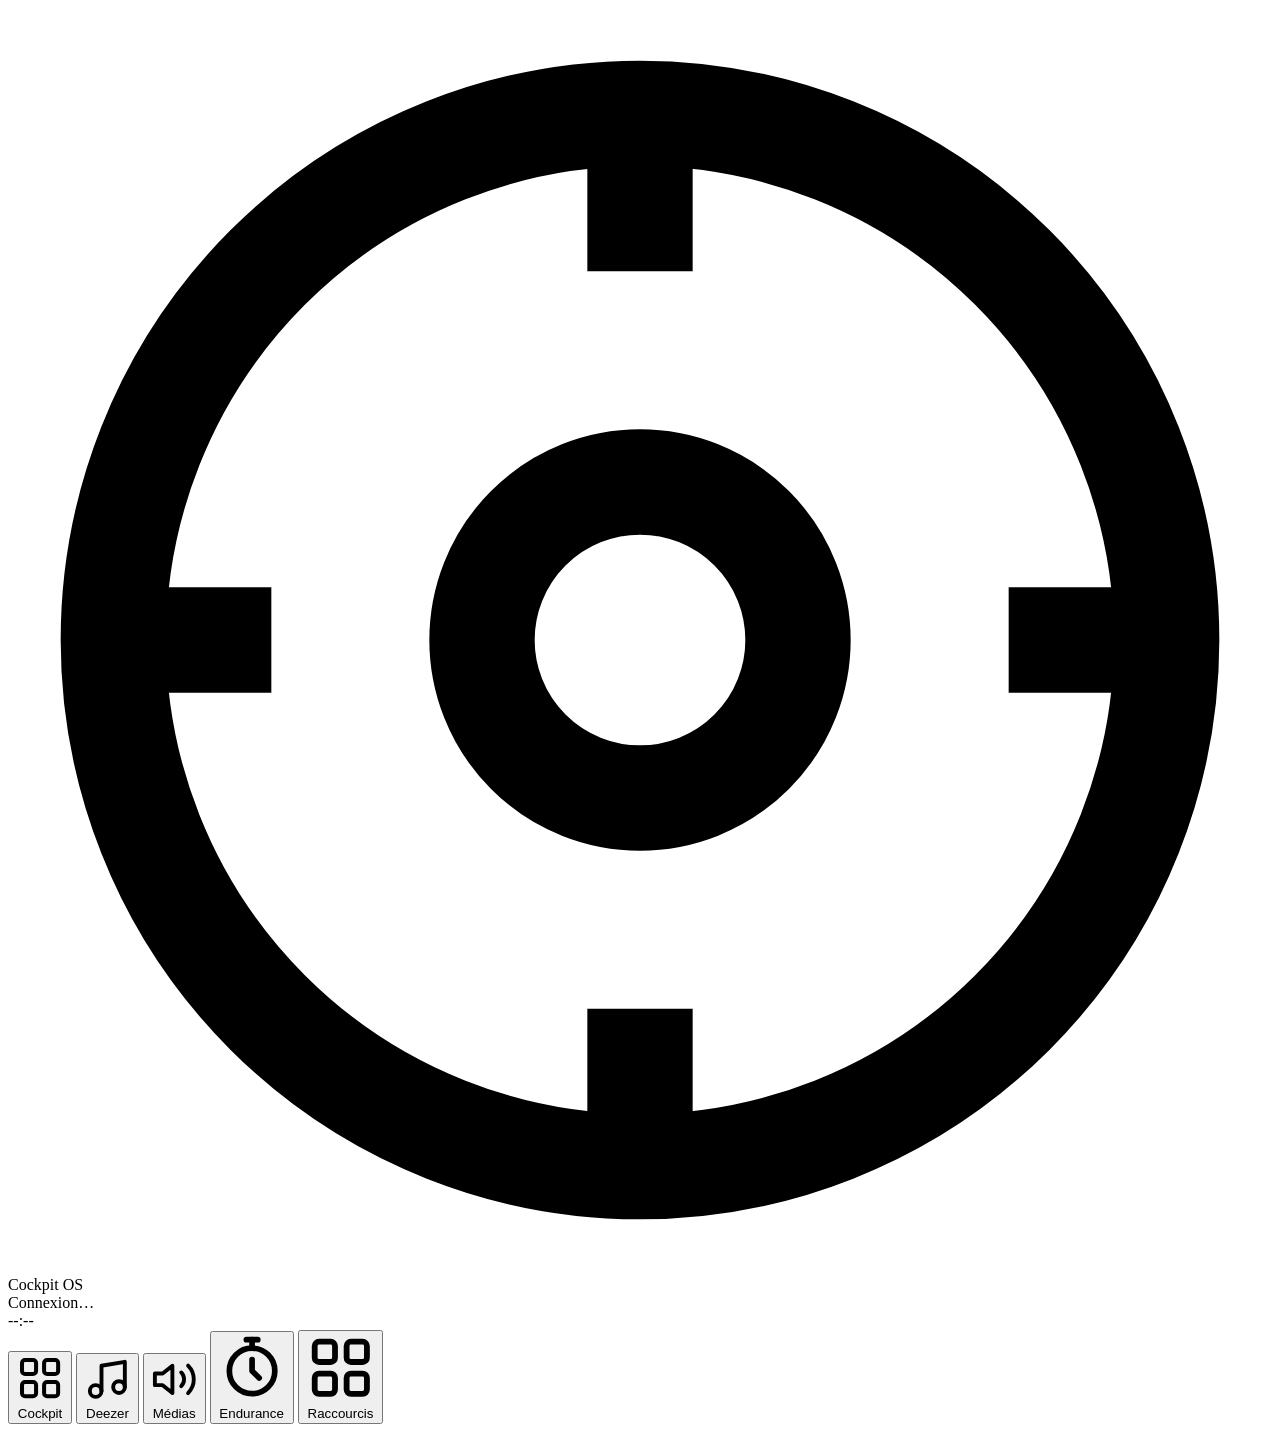
==== web/index.html @ f3d6306b "Initial commit Co-Authored-By: Claude Sonnet 5 <noreply@anthropic.com>" ====
<!DOCTYPE html>
<html lang="fr">
<head>
  <meta charset="UTF-8" />
  <meta name="viewport" content="width=device-width, initial-scale=1.0" />
  <meta name="description" content="Cockpit OS — Interface multimédia tactile" />
  <title>Cockpit OS</title>
  <link rel="stylesheet" href="/css/style.css?v=__APP_VERSION__" />
  <link rel="stylesheet" href="/css/shortcuts.css?v=__APP_VERSION__" />
</head>
<body>
  <script>window.APP_VERSION = "__APP_VERSION__";</script>

  <!-- ══ En-tête ══════════════════════════════════════════════════════════ -->
  <header class="header">
    <div class="header__logo">
      <svg class="header__icon" viewBox="0 0 24 24" fill="none" stroke="currentColor" stroke-width="2">
        <circle cx="12" cy="12" r="10"/>
        <circle cx="12" cy="12" r="3"/>
        <line x1="12" y1="2" x2="12" y2="5"/>
        <line x1="12" y1="19" x2="12" y2="22"/>
        <line x1="2" y1="12" x2="5" y2="12"/>
        <line x1="19" y1="12" x2="22" y2="12"/>
      </svg>
      <span>Cockpit OS</span>
    </div>

    <div class="header__status">
      <span id="ws-status" class="status-badge status-badge--disconnected">
        <span class="status-badge__dot"></span>
        Connexion…
      </span>
    </div>

    <div class="header__clock" id="clock">--:--</div>
  </header>

  <!-- ══ Corps : sidebar verticale + contenu ══════════════════════════════ -->
  <div class="app-body">

    <!-- Navigation verticale à gauche -->
    <nav class="tab-nav">
      <button class="tab-nav__btn tab-nav__btn--active" data-tab="dashboard">
        <svg viewBox="0 0 24 24" fill="none" stroke="currentColor" stroke-width="2" stroke-linecap="round" stroke-linejoin="round">
          <rect x="3" y="3" width="7" height="7" rx="1.5"/>
          <rect x="14" y="3" width="7" height="7" rx="1.5"/>
          <rect x="14" y="14" width="7" height="7" rx="1.5"/>
          <rect x="3" y="14" width="7" height="7" rx="1.5"/>
        </svg>
        <span class="tab-nav__label">Cockpit</span>
      </button>
      <button class="tab-nav__btn" data-tab="deezer">
        <svg viewBox="0 0 24 24" fill="none" stroke="currentColor" stroke-width="2" stroke-linecap="round" stroke-linejoin="round">
          <path d="M9 18V5l12-2v13"/>
          <circle cx="6" cy="18" r="3"/>
          <circle cx="18" cy="16" r="3"/>
        </svg>
        <span class="tab-nav__label">Deezer</span>
      </button>
      <button class="tab-nav__btn" data-tab="media">
        <svg viewBox="0 0 24 24" fill="none" stroke="currentColor" stroke-width="2" stroke-linecap="round" stroke-linejoin="round">
          <polygon points="11 5 6 9 2 9 2 15 6 15 11 19 11 5"/>
          <path d="M15.54 8.46a5 5 0 0 1 0 7.07"/>
          <path d="M19.07 4.93a10 10 0 0 1 0 14.14"/>
        </svg>
        <span class="tab-nav__label">Médias</span>
      </button>
      <button class="tab-nav__btn" data-tab="endurance">
        <svg viewBox="0 0 24 24" fill="none" stroke="currentColor" stroke-width="2" stroke-linecap="round" stroke-linejoin="round">
          <circle cx="12" cy="13" r="8"/>
          <path d="M12 9v4l2.5 2.5"/>
          <path d="M12 2v3"/>
          <path d="M10 2h4"/>
        </svg>
        <span class="tab-nav__label">Endurance</span>
      </button>
      <button class="tab-nav__btn" data-tab="shortcuts">
        <svg viewBox="0 0 24 24" fill="none" stroke="currentColor" stroke-width="2" stroke-linecap="round" stroke-linejoin="round">
          <rect x="3" y="3" width="7" height="7" rx="1.5"/>
          <rect x="14" y="3" width="7" height="7" rx="1.5"/>
          <rect x="14" y="14" width="7" height="7" rx="1.5"/>
          <rect x="3" y="14" width="7" height="7" rx="1.5"/>
        </svg>
        <span class="tab-nav__label">Raccourcis</span>
      </button>
    </nav>

    <!-- Contenu des onglets -->
    <main class="tab-content">

      <!-- Onglet Cockpit (Tableau de Bord) -->
      <section id="tab-dashboard" class="tab-panel tab-panel--active">
        <!-- Chargé depuis /tabs/dashboard.html -->
      </section>

      <!-- Onglet Deezer -->
      <section id="tab-deezer" class="tab-panel">
        <!-- Chargé depuis /tabs/deezer.html -->
      </section>

      <!-- Onglet Lecteur Media -->
      <section id="tab-media" class="tab-panel">
        <!-- Chargé depuis /tabs/media.html -->
      </section>

      <!-- Onglet Endurance -->
      <section id="tab-endurance" class="tab-panel">
        <!-- Chargé depuis /tabs/endurance.html -->
      </section>

      <!-- Onglet Raccourcis -->
      <section id="tab-shortcuts" class="tab-panel">
        <!-- Chargé depuis /tabs/shortcuts.html -->
      </section>

    </main>
  </div>

  <!-- ══ Mini-lecteur persistant ══════════════════════════════════════════ -->
  <footer class="mini-player" id="mini-player" style="display: none !important;">
    <div class="mini-player__cover">
      <img id="mini-cover" src="" alt="" onerror="this.style.display='none'" />
      <div class="mini-player__cover-placeholder" id="mini-cover-placeholder">♪</div>
    </div>
    <div class="mini-player__info">
      <p class="mini-player__title" id="mini-title">Aucune lecture</p>
      <p class="mini-player__artist" id="mini-artist">—</p>
    </div>
    <div class="mini-player__controls">
      <button class="ctrl-btn" id="mini-prev" title="Précédent">
        <svg viewBox="0 0 24 24" fill="currentColor"><polygon points="19 20 9 12 19 4 19 20"/><line x1="5" y1="19" x2="5" y2="5" stroke="currentColor" stroke-width="2"/></svg>
      </button>
      <button class="ctrl-btn ctrl-btn--primary" id="mini-play" title="Lecture / Pause">
        <svg viewBox="0 0 24 24" fill="currentColor" id="mini-play-icon"><polygon points="5 3 19 12 5 21 5 3"/></svg>
      </button>
      <button class="ctrl-btn" id="mini-next" title="Suivant">
        <svg viewBox="0 0 24 24" fill="currentColor"><polygon points="5 4 15 12 5 20 5 4"/><line x1="19" y1="5" x2="19" y2="19" stroke="currentColor" stroke-width="2"/></svg>
      </button>
    </div>
    <div class="mini-player__progress">
      <div class="progress-bar"><div class="progress-bar__fill" id="mini-progress"></div></div>
      <div class="progress-times">
        <span id="mini-pos">0:00</span>
        <span id="mini-dur">0:00</span>
      </div>
    </div>
  </footer>

  <script src="/js/shortcuts.js?v=__APP_VERSION__"></script>
  <script src="/js/app.js?v=__APP_VERSION__"></script>
</body>
</html>
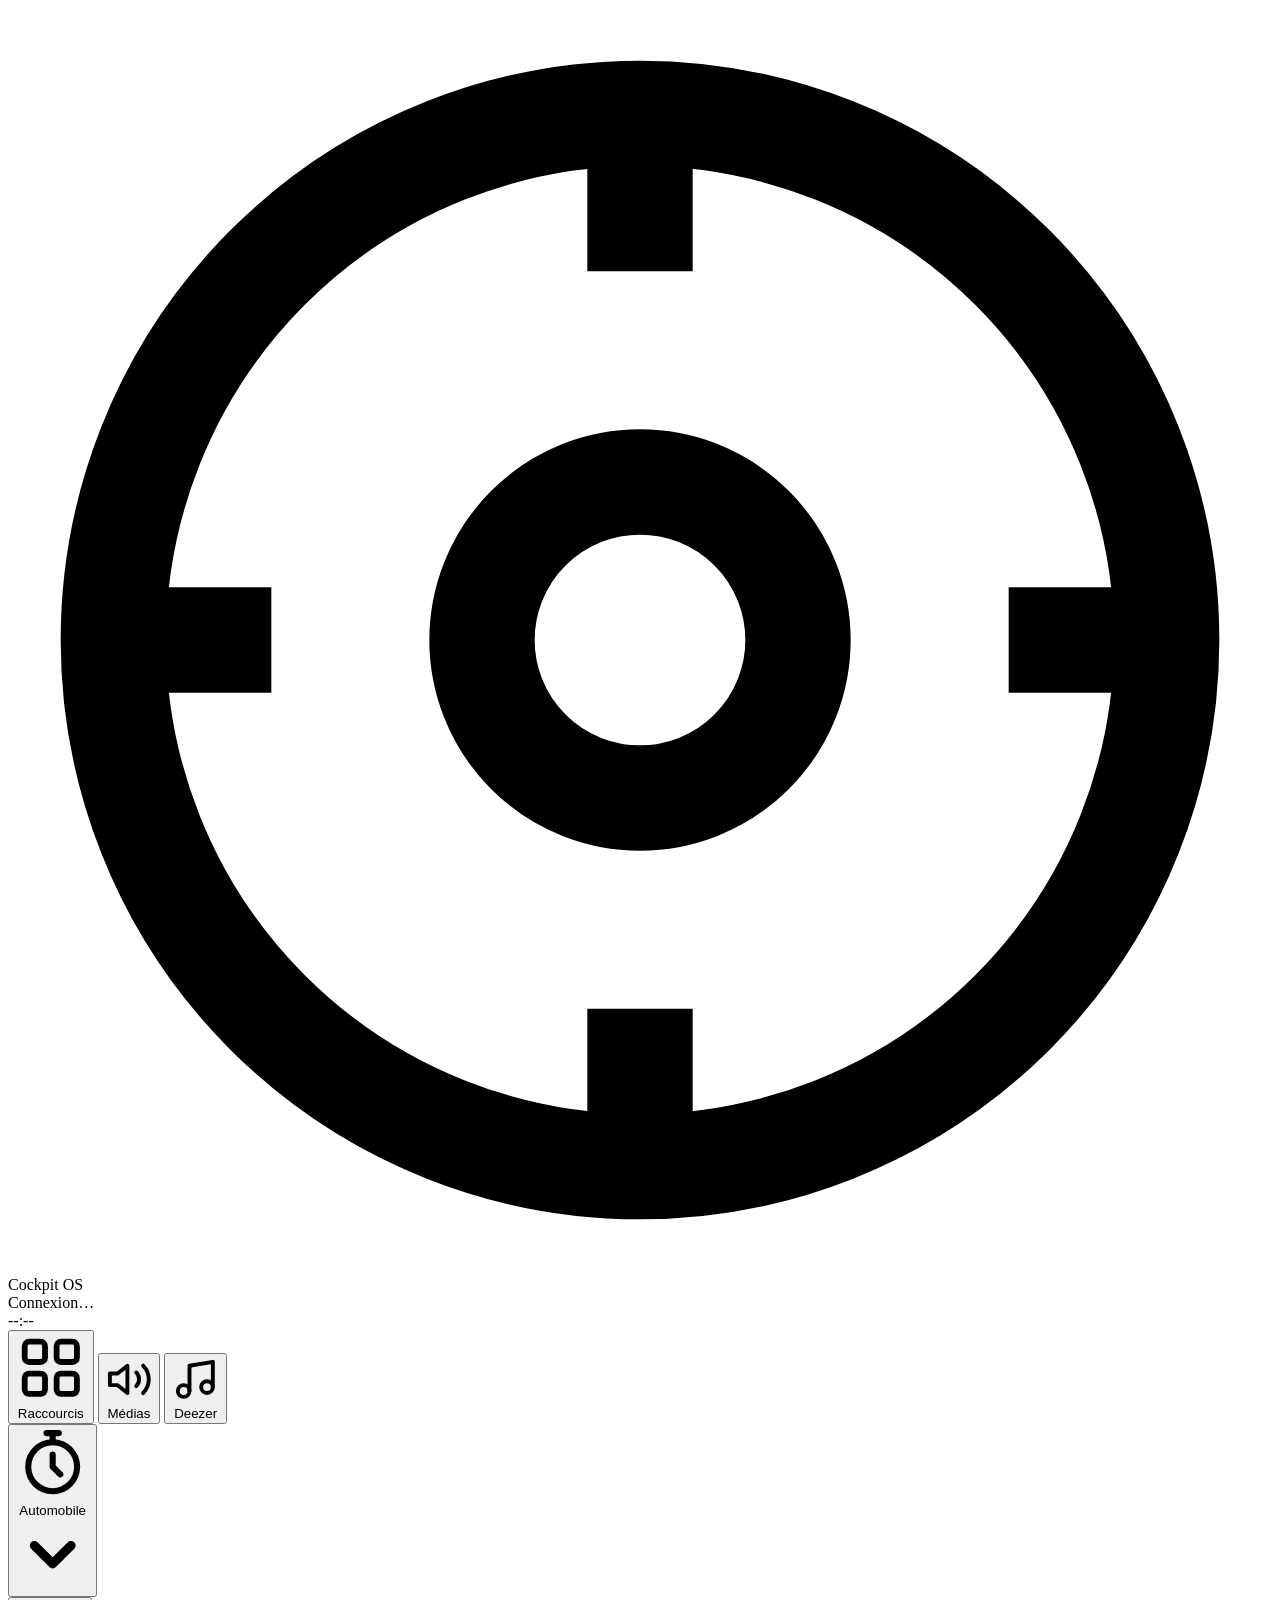
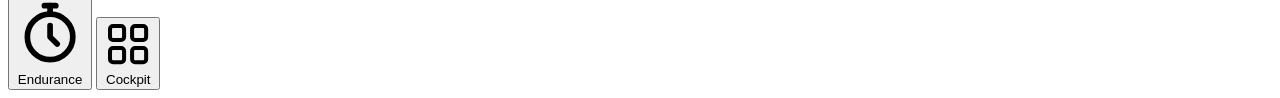
==== commit 1d38c995: "Adopt Soft Glass design system across the shell and Shortcuts tab Introduce web/css/design-tokens.cs" ====
--- a/web/index.html
+++ b/web/index.html
@@ -5,6 +5,7 @@
   <meta name="viewport" content="width=device-width, initial-scale=1.0" />
   <meta name="description" content="Cockpit OS — Interface multimédia tactile" />
   <title>Cockpit OS</title>
+  <link rel="stylesheet" href="/css/design-tokens.css?v=__APP_VERSION__" />
   <link rel="stylesheet" href="/css/style.css?v=__APP_VERSION__" />
   <link rel="stylesheet" href="/css/shortcuts.css?v=__APP_VERSION__" />
 </head>
@@ -40,14 +41,22 @@
 
     <!-- Navigation verticale à gauche -->
     <nav class="tab-nav">
-      <button class="tab-nav__btn tab-nav__btn--active" data-tab="dashboard">
+      <button class="tab-nav__btn" data-tab="shortcuts">
         <svg viewBox="0 0 24 24" fill="none" stroke="currentColor" stroke-width="2" stroke-linecap="round" stroke-linejoin="round">
           <rect x="3" y="3" width="7" height="7" rx="1.5"/>
           <rect x="14" y="3" width="7" height="7" rx="1.5"/>
           <rect x="14" y="14" width="7" height="7" rx="1.5"/>
           <rect x="3" y="14" width="7" height="7" rx="1.5"/>
         </svg>
-        <span class="tab-nav__label">Cockpit</span>
+        <span class="tab-nav__label">Raccourcis</span>
+      </button>
+      <button class="tab-nav__btn" data-tab="media">
+        <svg viewBox="0 0 24 24" fill="none" stroke="currentColor" stroke-width="2" stroke-linecap="round" stroke-linejoin="round">
+          <polygon points="11 5 6 9 2 9 2 15 6 15 11 19 11 5"/>
+          <path d="M15.54 8.46a5 5 0 0 1 0 7.07"/>
+          <path d="M19.07 4.93a10 10 0 0 1 0 14.14"/>
+        </svg>
+        <span class="tab-nav__label">Médias</span>
       </button>
       <button class="tab-nav__btn" data-tab="deezer">
         <svg viewBox="0 0 24 24" fill="none" stroke="currentColor" stroke-width="2" stroke-linecap="round" stroke-linejoin="round">
@@ -57,32 +66,42 @@
         </svg>
         <span class="tab-nav__label">Deezer</span>
       </button>
-      <button class="tab-nav__btn" data-tab="media">
-        <svg viewBox="0 0 24 24" fill="none" stroke="currentColor" stroke-width="2" stroke-linecap="round" stroke-linejoin="round">
-          <polygon points="11 5 6 9 2 9 2 15 6 15 11 19 11 5"/>
-          <path d="M15.54 8.46a5 5 0 0 1 0 7.07"/>
-          <path d="M19.07 4.93a10 10 0 0 1 0 14.14"/>
-        </svg>
-        <span class="tab-nav__label">Médias</span>
-      </button>
-      <button class="tab-nav__btn" data-tab="endurance">
-        <svg viewBox="0 0 24 24" fill="none" stroke="currentColor" stroke-width="2" stroke-linecap="round" stroke-linejoin="round">
-          <circle cx="12" cy="13" r="8"/>
-          <path d="M12 9v4l2.5 2.5"/>
-          <path d="M12 2v3"/>
-          <path d="M10 2h4"/>
-        </svg>
-        <span class="tab-nav__label">Endurance</span>
-      </button>
-      <button class="tab-nav__btn" data-tab="shortcuts">
-        <svg viewBox="0 0 24 24" fill="none" stroke="currentColor" stroke-width="2" stroke-linecap="round" stroke-linejoin="round">
-          <rect x="3" y="3" width="7" height="7" rx="1.5"/>
-          <rect x="14" y="3" width="7" height="7" rx="1.5"/>
-          <rect x="14" y="14" width="7" height="7" rx="1.5"/>
-          <rect x="3" y="14" width="7" height="7" rx="1.5"/>
-        </svg>
-        <span class="tab-nav__label">Raccourcis</span>
-      </button>
+
+      <!-- Groupe "Automobile" : bouton dépliant → Endurance / Cockpit -->
+      <div class="tab-nav__group" id="nav-group-automobile">
+        <button type="button" class="tab-nav__btn tab-nav__btn--group tab-nav__btn--active" id="nav-toggle-automobile" aria-expanded="false">
+          <svg viewBox="0 0 24 24" fill="none" stroke="currentColor" stroke-width="2" stroke-linecap="round" stroke-linejoin="round">
+            <circle cx="12" cy="13" r="8"/>
+            <path d="M12 9v4l2.5 2.5"/>
+            <path d="M12 2v3"/>
+            <path d="M10 2h4"/>
+          </svg>
+          <span class="tab-nav__label">Automobile</span>
+          <svg class="tab-nav__chevron" viewBox="0 0 24 24" fill="none" stroke="currentColor" stroke-width="3" stroke-linecap="round" stroke-linejoin="round">
+            <polyline points="6 9 12 15 18 9"/>
+          </svg>
+        </button>
+        <div class="tab-nav__submenu" id="nav-submenu-automobile">
+          <button class="tab-nav__btn tab-nav__btn--sub" data-tab="endurance">
+            <svg viewBox="0 0 24 24" fill="none" stroke="currentColor" stroke-width="2" stroke-linecap="round" stroke-linejoin="round">
+              <circle cx="12" cy="13" r="8"/>
+              <path d="M12 9v4l2.5 2.5"/>
+              <path d="M12 2v3"/>
+              <path d="M10 2h4"/>
+            </svg>
+            <span class="tab-nav__label">Endurance</span>
+          </button>
+          <button class="tab-nav__btn tab-nav__btn--sub tab-nav__btn--active" data-tab="dashboard">
+            <svg viewBox="0 0 24 24" fill="none" stroke="currentColor" stroke-width="2" stroke-linecap="round" stroke-linejoin="round">
+              <rect x="3" y="3" width="7" height="7" rx="1.5"/>
+              <rect x="14" y="3" width="7" height="7" rx="1.5"/>
+              <rect x="14" y="14" width="7" height="7" rx="1.5"/>
+              <rect x="3" y="14" width="7" height="7" rx="1.5"/>
+            </svg>
+            <span class="tab-nav__label">Cockpit</span>
+          </button>
+        </div>
+      </div>
     </nav>
 
     <!-- Contenu des onglets -->
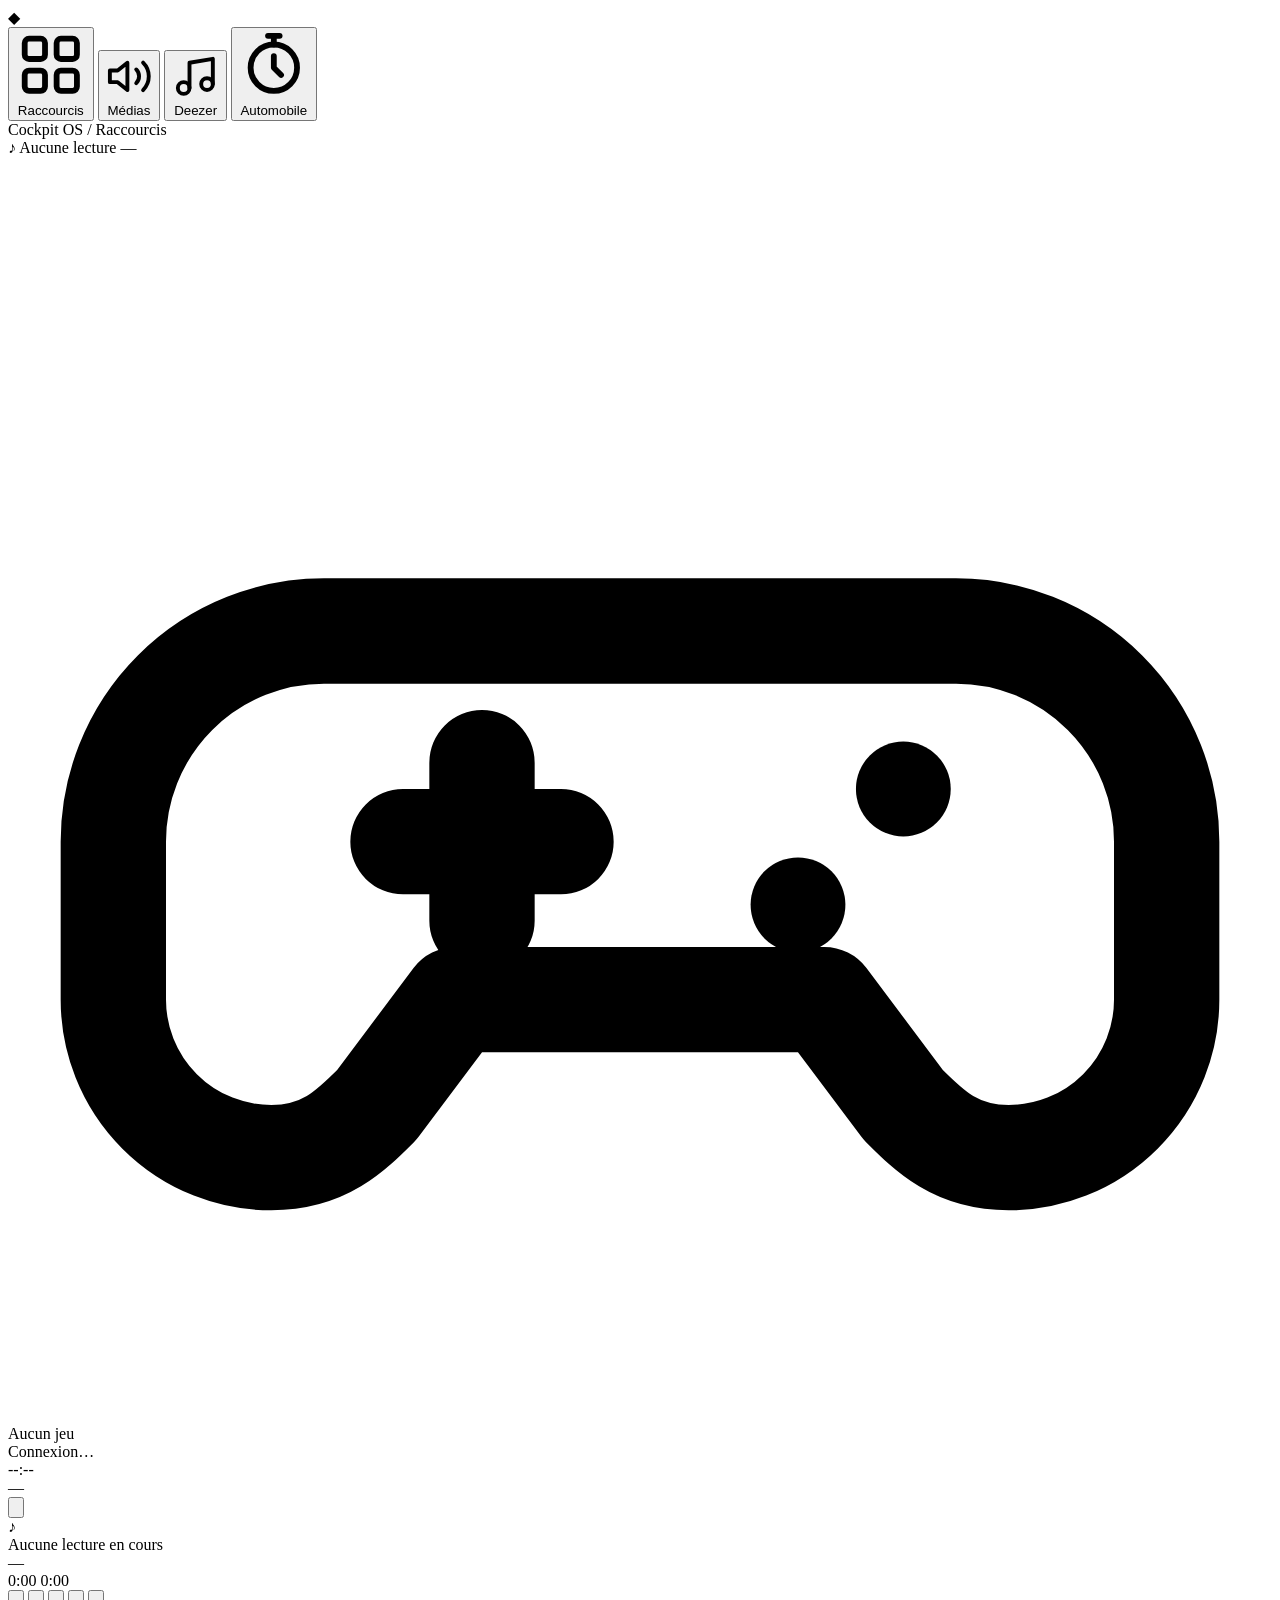
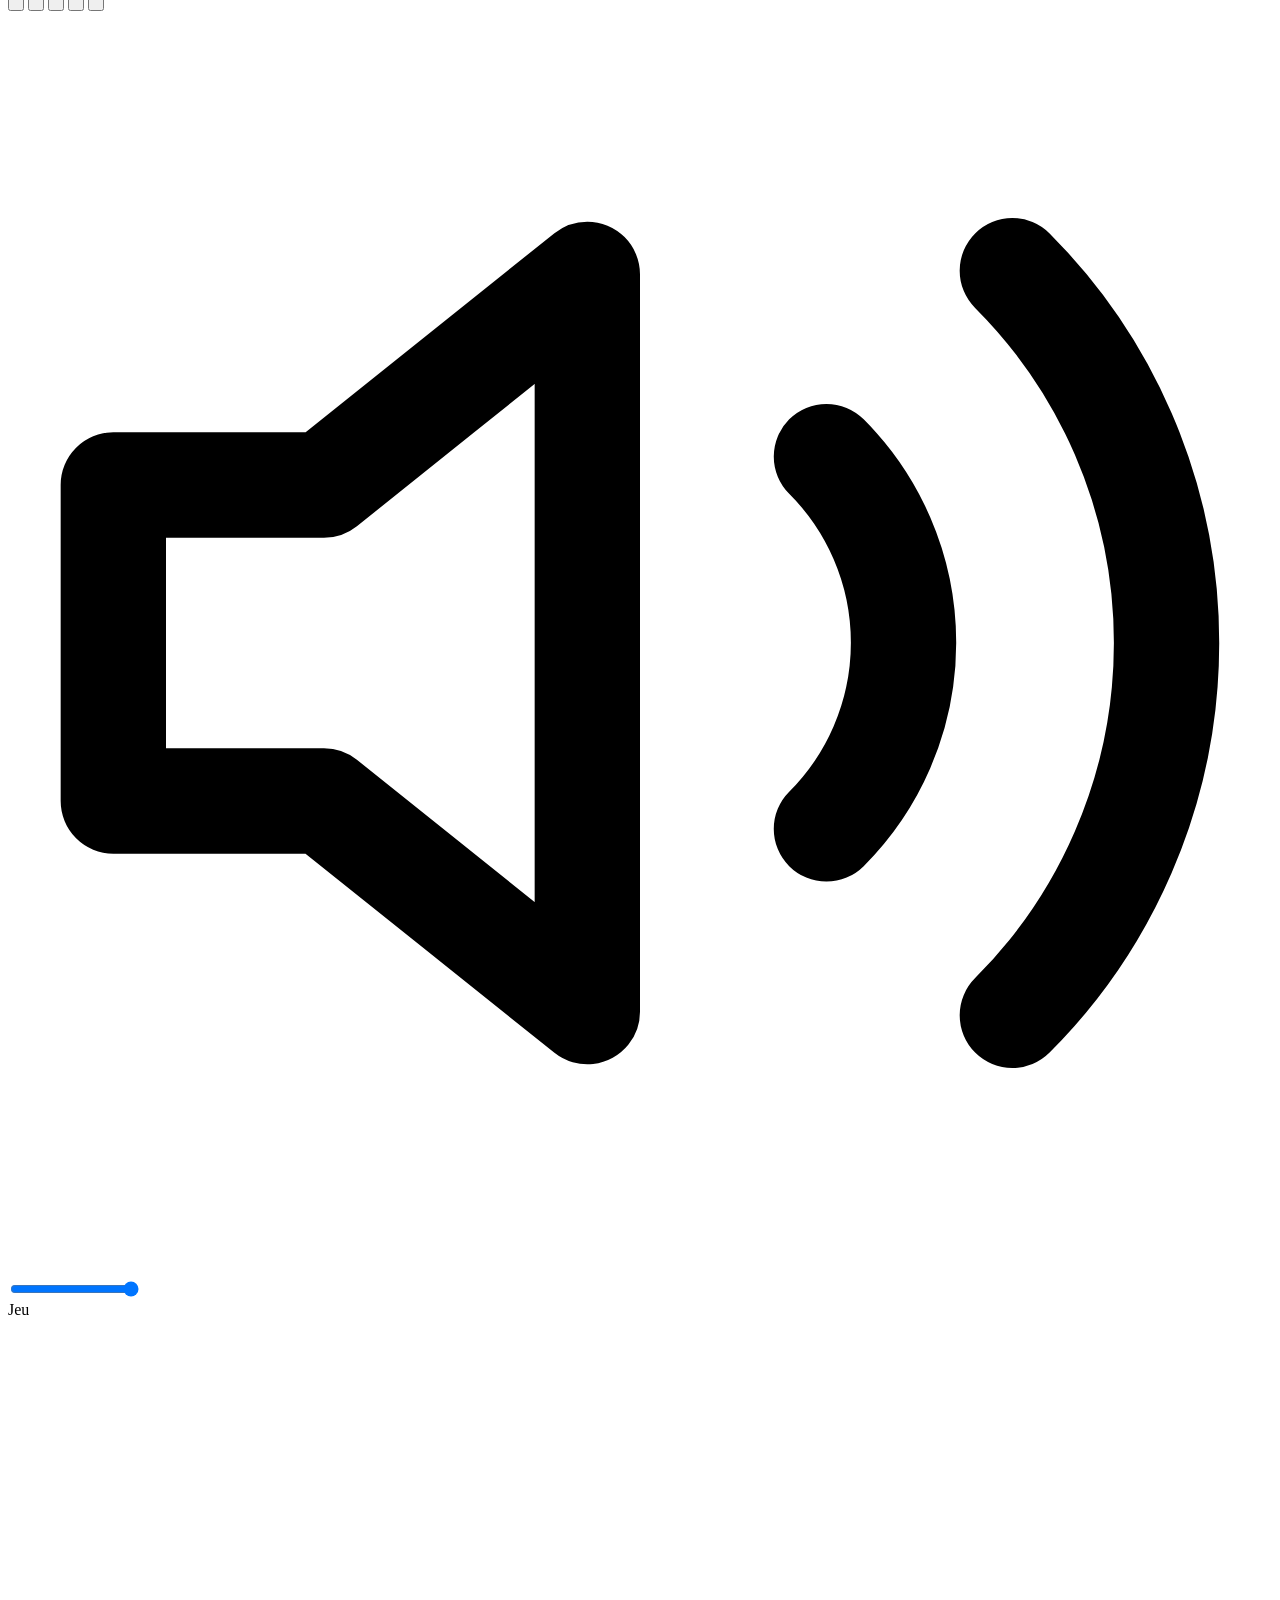
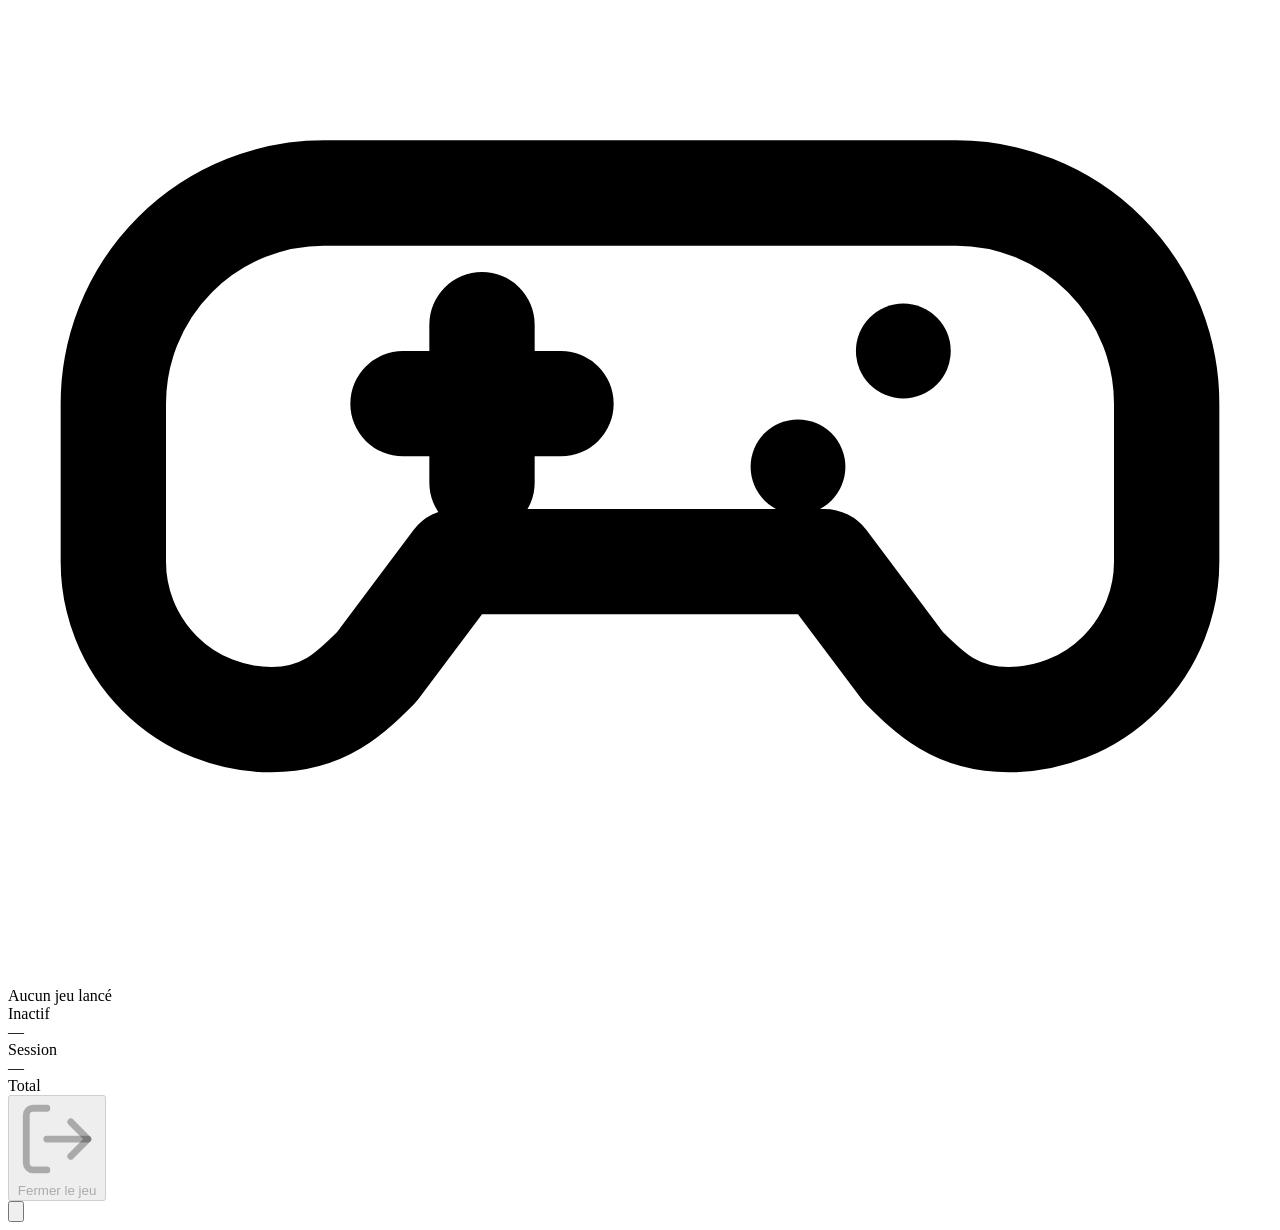
==== commit 3e80d202: "Redesign Raccourcis tab, add notch media/game widget, and token auth - Rebuild the Raccourcis tab to" ====
--- a/web/index.html
+++ b/web/index.html
@@ -8,39 +8,39 @@
   <link rel="stylesheet" href="/css/design-tokens.css?v=__APP_VERSION__" />
   <link rel="stylesheet" href="/css/style.css?v=__APP_VERSION__" />
   <link rel="stylesheet" href="/css/shortcuts.css?v=__APP_VERSION__" />
+  <link rel="stylesheet" href="/css/media.css?v=__APP_VERSION__" />
+  <link rel="stylesheet" href="/css/deezer.css?v=__APP_VERSION__" />
+  <link rel="stylesheet" href="/css/dashboard.css?v=__APP_VERSION__" />
+  <link rel="stylesheet" href="/css/endurance.css?v=__APP_VERSION__" />
+  <link rel="stylesheet" href="/css/automobile.css?v=__APP_VERSION__" />
 </head>
 <body>
-  <script>window.APP_VERSION = "__APP_VERSION__";</script>
-
-  <!-- ══ En-tête ══════════════════════════════════════════════════════════ -->
-  <header class="header">
-    <div class="header__logo">
-      <svg class="header__icon" viewBox="0 0 24 24" fill="none" stroke="currentColor" stroke-width="2">
-        <circle cx="12" cy="12" r="10"/>
-        <circle cx="12" cy="12" r="3"/>
-        <line x1="12" y1="2" x2="12" y2="5"/>
-        <line x1="12" y1="19" x2="12" y2="22"/>
-        <line x1="2" y1="12" x2="5" y2="12"/>
-        <line x1="19" y1="12" x2="22" y2="12"/>
-      </svg>
-      <span>Cockpit OS</span>
-    </div>
-
-    <div class="header__status">
-      <span id="ws-status" class="status-badge status-badge--disconnected">
-        <span class="status-badge__dot"></span>
-        Connexion…
-      </span>
-    </div>
-
-    <div class="header__clock" id="clock">--:--</div>
-  </header>
-
-  <!-- ══ Corps : sidebar verticale + contenu ══════════════════════════════ -->
+  <script>
+    window.APP_VERSION = "__APP_VERSION__";
+    window.AUTH_TOKEN = "__AUTH_TOKEN__";
+  </script>
+
+  <!-- ══ Canevas 1920x1200 mis à l'échelle ═══════════════════════════════════
+       La maquette de référence est un fichier figé à 1920x1200px (unités
+       fixes, pas de %/vw) — n'a donc le même rendu que la maquette que
+       rendu exactement à cette résolution. #app-shell garde ce canevas
+       intact et un script (voir app.js:applyAppScale) lui applique un
+       transform:scale() calculé pour qu'il tienne, centré, dans n'importe
+       quelle fenêtre/écran réel — zoom uniforme, jamais de redistribution
+       des proportions. Sur la tablette cible (1920x1200 réel), scale=1 :
+       aucun effet, rendu pixel pour pixel. Voir journal de refonte v5+. -->
+  <div class="app-shell" id="app-shell">
+
+  <!-- ══ Corps : sidebar pleine hauteur + colonne (header inséré + contenu) ══
+       Structure alignée sur la maquette de référence : .app = sidebar + main,
+       le header vit DANS la colonne de droite (.app-main), pas au-dessus de
+       toute la largeur — la sidebar occupe donc toute la hauteur de l'écran,
+       pas seulement l'espace sous le header. Voir Design_code/refonte-ui-2026.md. -->
   <div class="app-body">
 
-    <!-- Navigation verticale à gauche -->
+    <!-- Navigation verticale à gauche — pleine hauteur -->
     <nav class="tab-nav">
+      <div class="tab-nav__mark" aria-hidden="true">◆</div>
       <button class="tab-nav__btn" data-tab="shortcuts">
         <svg viewBox="0 0 24 24" fill="none" stroke="currentColor" stroke-width="2" stroke-linecap="round" stroke-linejoin="round">
           <rect x="3" y="3" width="7" height="7" rx="1.5"/>
@@ -67,73 +67,209 @@
         <span class="tab-nav__label">Deezer</span>
       </button>
 
-      <!-- Groupe "Automobile" : bouton dépliant → Endurance / Cockpit -->
-      <div class="tab-nav__group" id="nav-group-automobile">
-        <button type="button" class="tab-nav__btn tab-nav__btn--group tab-nav__btn--active" id="nav-toggle-automobile" aria-expanded="false">
-          <svg viewBox="0 0 24 24" fill="none" stroke="currentColor" stroke-width="2" stroke-linecap="round" stroke-linejoin="round">
-            <circle cx="12" cy="13" r="8"/>
-            <path d="M12 9v4l2.5 2.5"/>
-            <path d="M12 2v3"/>
-            <path d="M10 2h4"/>
-          </svg>
-          <span class="tab-nav__label">Automobile</span>
-          <svg class="tab-nav__chevron" viewBox="0 0 24 24" fill="none" stroke="currentColor" stroke-width="3" stroke-linecap="round" stroke-linejoin="round">
-            <polyline points="6 9 12 15 18 9"/>
-          </svg>
+      <!-- Onglet "Automobile" : vrai onglet, ouvre un lanceur Cockpit / Endurance -->
+      <button class="tab-nav__btn" data-tab="automobile">
+        <svg viewBox="0 0 24 24" fill="none" stroke="currentColor" stroke-width="2" stroke-linecap="round" stroke-linejoin="round">
+          <circle cx="12" cy="13" r="8"/>
+          <path d="M12 9v4l2.5 2.5"/>
+          <path d="M12 2v3"/>
+          <path d="M10 2h4"/>
+        </svg>
+        <span class="tab-nav__label">Automobile</span>
+      </button>
+    </nav>
+
+    <!-- Colonne de droite : header inséré (pas de largeur pleine écran) + contenu -->
+    <div class="app-main">
+      <header class="header">
+        <div class="header__left">
+          <span class="header__app-name">Cockpit OS</span>
+          <span class="header__sep">/</span>
+          <span class="header__crumb" id="header-crumb">Raccourcis</span>
+        </div>
+
+        <!-- Notch — bouton composite musique/jeu, toujours visible, occupe
+             exactement 25% de la largeur du header (voir .header,
+             grid-template-columns). Split diagonal en 2 moitiés, chacune
+             pilotée indépendamment par ses propres classes d'état :
+             #notch-music (idle/paused/playing, UI.updateHeaderNotch) et
+             #notch-game (idle/launching/running, UI.updateHeaderGame) —
+             toutes deux dans app-ui-core.js. Le clic n'ouvre encore aucun
+             sur-menu (branché dans une passe séparée) : structure et zone
+             tactile prêtes, pas de gestionnaire pour l'instant. -->
+        <div class="notch notch--idle" id="header-notch">
+          <div class="notch__inner">
+            <div class="notch__half notch__half--music" id="notch-music" data-state="idle">
+              <span class="notch__thumb" id="notch-cover-placeholder">♪</span>
+              <img class="notch__cover" id="notch-cover" src="" alt="" style="display:none;" onerror="this.style.display='none'" />
+              <span class="notch__text">
+                <span class="notch__title" id="notch-title">Aucune lecture</span>
+                <span class="notch__sub" id="notch-sub">—</span>
+              </span>
+              <span class="notch__eq" id="notch-eq"><span></span><span></span><span></span><span></span></span>
+            </div>
+            <div class="notch__half notch__half--game" id="notch-game" data-state="idle">
+              <span class="notch__game-icon" id="notch-game-icon">
+                <svg viewBox="0 0 24 24" fill="none" stroke="currentColor" stroke-width="2" stroke-linecap="round" stroke-linejoin="round"><path d="M6 9h12a4 4 0 0 1 4 4v3a3 3 0 0 1-3 3c-1 0-1.5-.5-2-1l-1.5-2h-7L7 18c-.5.5-1 1-2 1a3 3 0 0 1-3-3v-3a4 4 0 0 1 4-4Z"/><path d="M9 11.5v3M7.5 13h3"/><circle cx="17" cy="12" r=".9" fill="currentColor" stroke="none"/><circle cx="15" cy="14.2" r=".9" fill="currentColor" stroke="none"/></svg>
+              </span>
+              <span class="notch__text">
+                <span class="notch__title" id="notch-game-title">Aucun jeu</span>
+              </span>
+              <span class="notch__game-status" id="notch-game-status">
+                <span class="loading-ring notch__game-ring" id="notch-game-ring"></span>
+                <span class="notch__game-dot" id="notch-game-dot"></span>
+              </span>
+            </div>
+          </div>
+        </div>
+
+        <div class="header__right">
+          <span id="ws-status" class="status-badge status-badge--disconnected">
+            <span class="status-badge__dot"></span>
+            Connexion…
+          </span>
+          <div class="header__clock">
+            <div class="header__time" id="clock">--:--</div>
+            <div class="header__date" id="header-date">—</div>
+          </div>
+        </div>
+      </header>
+
+      <!-- Sur-menu de la notch — étape 1 (structure statique) : colonne
+           musique alimentée par State.mediaState (mêmes commandes que le
+           mini-lecteur, voir MEDIA_WIDGET_CONFIGS.notchMenu, app-ui-core.js),
+           colonne jeu alimentée par State.steamRunning (mémoire optimiste
+           partagée avec l'onglet Raccourcis — pas de détection PC réelle).
+           Pas encore d'ouverture au tap ni d'animation (étapes 2 et 3) :
+           #notch-menu-scrim/#notch-menu restent masqués par défaut
+           (.is-open bascule l'affichage, sans transition pour l'instant). -->
+      <div class="notch-menu-scrim" id="notch-menu-scrim"></div>
+      <div class="notch-menu" id="notch-menu">
+        <button class="notch-menu__close" id="notch-menu-close" type="button" aria-label="Fermer">
+          <svg viewBox="0 0 24 24" fill="none" stroke="currentColor" stroke-width="2" stroke-linecap="round" stroke-linejoin="round"><line x1="18" y1="6" x2="6" y2="18"/><line x1="6" y1="6" x2="18" y2="18"/></svg>
         </button>
-        <div class="tab-nav__submenu" id="nav-submenu-automobile">
-          <button class="tab-nav__btn tab-nav__btn--sub" data-tab="endurance">
-            <svg viewBox="0 0 24 24" fill="none" stroke="currentColor" stroke-width="2" stroke-linecap="round" stroke-linejoin="round">
-              <circle cx="12" cy="13" r="8"/>
-              <path d="M12 9v4l2.5 2.5"/>
-              <path d="M12 2v3"/>
-              <path d="M10 2h4"/>
-            </svg>
-            <span class="tab-nav__label">Endurance</span>
+
+        <div class="notch-menu__col notch-menu__col--music">
+          <!-- Crossfade pochette/titre/artiste au changement de morceau
+               (étape 3) — .is-fading basculée par UI.updateHeaderNotch,
+               même mécanisme que .notch__text sur la notch fermée. -->
+          <div class="notch-menu__music-info" id="notchmenu-music-info">
+            <div class="notch-menu__cover" id="notchmenu-cover-placeholder">
+              <img class="notch-menu__cover-img" id="notchmenu-cover" alt="" style="display:none;" onerror="this.style.display='none'" />
+              <span class="notch-menu__cover-note">♪</span>
+            </div>
+            <div class="notch-menu__title" id="notchmenu-title">Aucune lecture en cours</div>
+            <div class="notch-menu__artist" id="notchmenu-artist">—</div>
+          </div>
+
+          <div class="notch-menu__progress">
+            <div class="notch-menu__progress-times">
+              <span id="notchmenu-pos">0:00</span>
+              <span id="notchmenu-dur">0:00</span>
+            </div>
+            <div class="notch-menu__progress-track" id="notchmenu-progress-bar">
+              <div class="notch-menu__progress-fill" id="notchmenu-progress-fill"></div>
+              <div class="notch-menu__progress-thumb" id="notchmenu-progress-thumb"></div>
+            </div>
+          </div>
+
+          <div class="notch-menu__transport">
+            <button class="notch-menu__t-btn" id="notchmenu-shuffle" type="button" aria-label="Aléatoire">
+              <svg viewBox="0 0 24 24" fill="none" stroke="currentColor" stroke-width="2" stroke-linecap="round" stroke-linejoin="round"><polyline points="16 3 21 3 21 8"/><line x1="4" y1="20" x2="21" y2="3"/><polyline points="21 16 21 21 16 21"/><line x1="15" y1="15" x2="21" y2="21"/><line x1="4" y1="4" x2="9" y2="9"/></svg>
+            </button>
+            <button class="notch-menu__t-btn notch-menu__t-btn--main" id="notchmenu-prev" type="button" aria-label="Précédent">
+              <svg viewBox="0 0 24 24" fill="currentColor"><polygon points="19 20 9 12 19 4 19 20"/><rect x="5" y="4" width="2" height="16"/></svg>
+            </button>
+            <button class="notch-menu__t-btn notch-menu__t-btn--play" id="notchmenu-play" type="button" aria-label="Lecture / Pause">
+              <svg viewBox="0 0 24 24" fill="currentColor" id="notchmenu-play-icon"><polygon points="5 3 19 12 5 21 5 3"/></svg>
+            </button>
+            <button class="notch-menu__t-btn notch-menu__t-btn--main" id="notchmenu-next" type="button" aria-label="Suivant">
+              <svg viewBox="0 0 24 24" fill="currentColor"><polygon points="5 4 15 12 5 20 5 4"/><rect x="17" y="4" width="2" height="16"/></svg>
+            </button>
+            <button class="notch-menu__t-btn" id="notchmenu-repeat" type="button" aria-label="Répéter">
+              <svg viewBox="0 0 24 24" fill="none" stroke="currentColor" stroke-width="2" stroke-linecap="round" stroke-linejoin="round" id="notchmenu-repeat-icon"><polyline points="17 1 21 5 17 9"/><path d="M3 11V9a4 4 0 0 1 4-4h14"/><polyline points="7 23 3 19 7 15"/><path d="M21 13v2a4 4 0 0 1-4 4H3"/></svg>
+            </button>
+          </div>
+
+          <div class="notch-menu__volume">
+            <span class="notch-menu__vol-icon" id="notchmenu-mute" onclick="toggleAppMute('master')" role="button" aria-label="Muet">
+              <svg viewBox="0 0 24 24" fill="none" stroke="currentColor" stroke-width="2" stroke-linecap="round" stroke-linejoin="round"><polygon points="11 5 6 9 2 9 2 15 6 15 11 19 11 5"/><path d="M15.54 8.46a5 5 0 0 1 0 7.07"/><path d="M19.07 4.93a10 10 0 0 1 0 14.14"/></svg>
+            </span>
+            <input type="range" class="notch-menu__vol-slider" id="notchmenu-volume-slider" min="0" max="100" value="100" oninput="setAppVolume('master', this.value)" onchange="setAppVolumeCommit('master', this.value)" />
+          </div>
+        </div>
+
+        <div class="notch-menu__col notch-menu__col--game">
+          <div class="notch-menu__game-eyebrow" id="notchmenu-game-eyebrow">Jeu</div>
+          <div class="notch-menu__game-cover" id="notchmenu-game-cover">
+            <svg viewBox="0 0 24 24" fill="none" stroke="currentColor" stroke-width="2" stroke-linecap="round" stroke-linejoin="round"><path d="M6 9h12a4 4 0 0 1 4 4v3a3 3 0 0 1-3 3c-1 0-1.5-.5-2-1l-1.5-2h-7L7 18c-.5.5-1 1-2 1a3 3 0 0 1-3-3v-3a4 4 0 0 1 4-4Z"/><path d="M9 11.5v3M7.5 13h3"/><circle cx="17" cy="12" r=".9" fill="currentColor" stroke="none"/><circle cx="15" cy="14.2" r=".9" fill="currentColor" stroke="none"/></svg>
+          </div>
+          <div class="notch-menu__game-title" id="notchmenu-game-title">Aucun jeu lancé</div>
+          <div class="notch-menu__game-status">
+            <span class="notch-menu__game-dot" id="notchmenu-game-dot"></span>
+            <span class="notch-menu__game-status-txt" id="notchmenu-game-status-txt">Inactif</span>
+          </div>
+          <div class="notch-menu__game-stats">
+            <div class="notch-menu__stat-chip">
+              <div class="notch-menu__stat-v" id="notchmenu-game-session">—</div>
+              <div class="notch-menu__stat-l">Session</div>
+            </div>
+            <div class="notch-menu__stat-chip">
+              <div class="notch-menu__stat-v" id="notchmenu-game-total">—</div>
+              <div class="notch-menu__stat-l">Total</div>
+            </div>
+          </div>
+          <button class="notch-menu__quit-btn" id="notchmenu-quit-btn" type="button" disabled>
+            <svg viewBox="0 0 24 24" fill="none" stroke="currentColor" stroke-width="2" stroke-linecap="round" stroke-linejoin="round"><path d="M9 21H5a2 2 0 0 1-2-2V5a2 2 0 0 1 2-2h4"/><polyline points="16 17 21 12 16 7"/><line x1="21" y1="12" x2="9" y2="12"/></svg>
+            Fermer le jeu
           </button>
-          <button class="tab-nav__btn tab-nav__btn--sub tab-nav__btn--active" data-tab="dashboard">
-            <svg viewBox="0 0 24 24" fill="none" stroke="currentColor" stroke-width="2" stroke-linecap="round" stroke-linejoin="round">
-              <rect x="3" y="3" width="7" height="7" rx="1.5"/>
-              <rect x="14" y="3" width="7" height="7" rx="1.5"/>
-              <rect x="14" y="14" width="7" height="7" rx="1.5"/>
-              <rect x="3" y="14" width="7" height="7" rx="1.5"/>
-            </svg>
-            <span class="tab-nav__label">Cockpit</span>
-          </button>
         </div>
       </div>
-    </nav>
-
-    <!-- Contenu des onglets -->
-    <main class="tab-content">
-
-      <!-- Onglet Cockpit (Tableau de Bord) -->
-      <section id="tab-dashboard" class="tab-panel tab-panel--active">
-        <!-- Chargé depuis /tabs/dashboard.html -->
-      </section>
-
-      <!-- Onglet Deezer -->
-      <section id="tab-deezer" class="tab-panel">
-        <!-- Chargé depuis /tabs/deezer.html -->
-      </section>
-
-      <!-- Onglet Lecteur Media -->
-      <section id="tab-media" class="tab-panel">
-        <!-- Chargé depuis /tabs/media.html -->
-      </section>
-
-      <!-- Onglet Endurance -->
-      <section id="tab-endurance" class="tab-panel">
-        <!-- Chargé depuis /tabs/endurance.html -->
-      </section>
-
-      <!-- Onglet Raccourcis -->
-      <section id="tab-shortcuts" class="tab-panel">
-        <!-- Chargé depuis /tabs/shortcuts.html -->
-      </section>
-
-    </main>
+
+      <!-- Contenu des onglets -->
+      <main class="tab-content">
+
+        <!-- Onglet Raccourcis -->
+        <section id="tab-shortcuts" class="tab-panel tab-panel--active">
+          <!-- Chargé depuis /tabs/shortcuts.html -->
+        </section>
+
+        <!-- Onglet Lecteur Media -->
+        <section id="tab-media" class="tab-panel">
+          <!-- Chargé depuis /tabs/media.html -->
+        </section>
+
+        <!-- Onglet Deezer -->
+        <section id="tab-deezer" class="tab-panel">
+          <!-- Chargé depuis /tabs/deezer.html -->
+        </section>
+
+        <!-- Onglet Automobile : lanceur Cockpit / Endurance (plein écran) -->
+        <section id="tab-automobile" class="tab-panel">
+          <!-- Chargé depuis /tabs/automobile.html -->
+        </section>
+
+        <!-- Onglet Cockpit (Tableau de Bord) — ouvert en plein écran depuis le lanceur Automobile -->
+        <section id="tab-dashboard" class="tab-panel">
+          <!-- Chargé depuis /tabs/dashboard.html -->
+        </section>
+
+        <!-- Onglet Endurance — ouvert en plein écran depuis le lanceur Automobile -->
+        <section id="tab-endurance" class="tab-panel">
+          <!-- Chargé depuis /tabs/endurance.html -->
+        </section>
+
+      </main>
+    </div>
   </div>
+
+  <!-- ══ Sortie du mode plein écran Automobile (Cockpit / Endurance) ═══════ -->
+  <button id="automobile-exit-btn" class="automobile-exit-btn" title="Quitter le plein écran" aria-label="Quitter le plein écran">
+    <svg viewBox="0 0 24 24" fill="none" stroke="currentColor" stroke-width="2.5" stroke-linecap="round" stroke-linejoin="round">
+      <line x1="18" y1="6" x2="6" y2="18"/>
+      <line x1="6" y1="6" x2="18" y2="18"/>
+    </svg>
+  </button>
 
   <!-- ══ Mini-lecteur persistant ══════════════════════════════════════════ -->
   <footer class="mini-player" id="mini-player" style="display: none !important;">
@@ -165,7 +301,17 @@
     </div>
   </footer>
 
+  </div><!-- /#app-shell -->
+
   <script src="/js/shortcuts.js?v=__APP_VERSION__"></script>
+  <script src="/js/app-core.js?v=__APP_VERSION__"></script>
+  <script src="/js/app-ws.js?v=__APP_VERSION__"></script>
+  <script src="/js/app-commands.js?v=__APP_VERSION__"></script>
+  <script src="/js/app-navigation.js?v=__APP_VERSION__"></script>
+  <script src="/js/app-ui-core.js?v=__APP_VERSION__"></script>
+  <script src="/js/app-ui-deezer.js?v=__APP_VERSION__"></script>
+  <script src="/js/app-ui-audio.js?v=__APP_VERSION__"></script>
+  <script src="/js/notch-menu.js?v=__APP_VERSION__"></script>
   <script src="/js/app.js?v=__APP_VERSION__"></script>
 </body>
 </html>
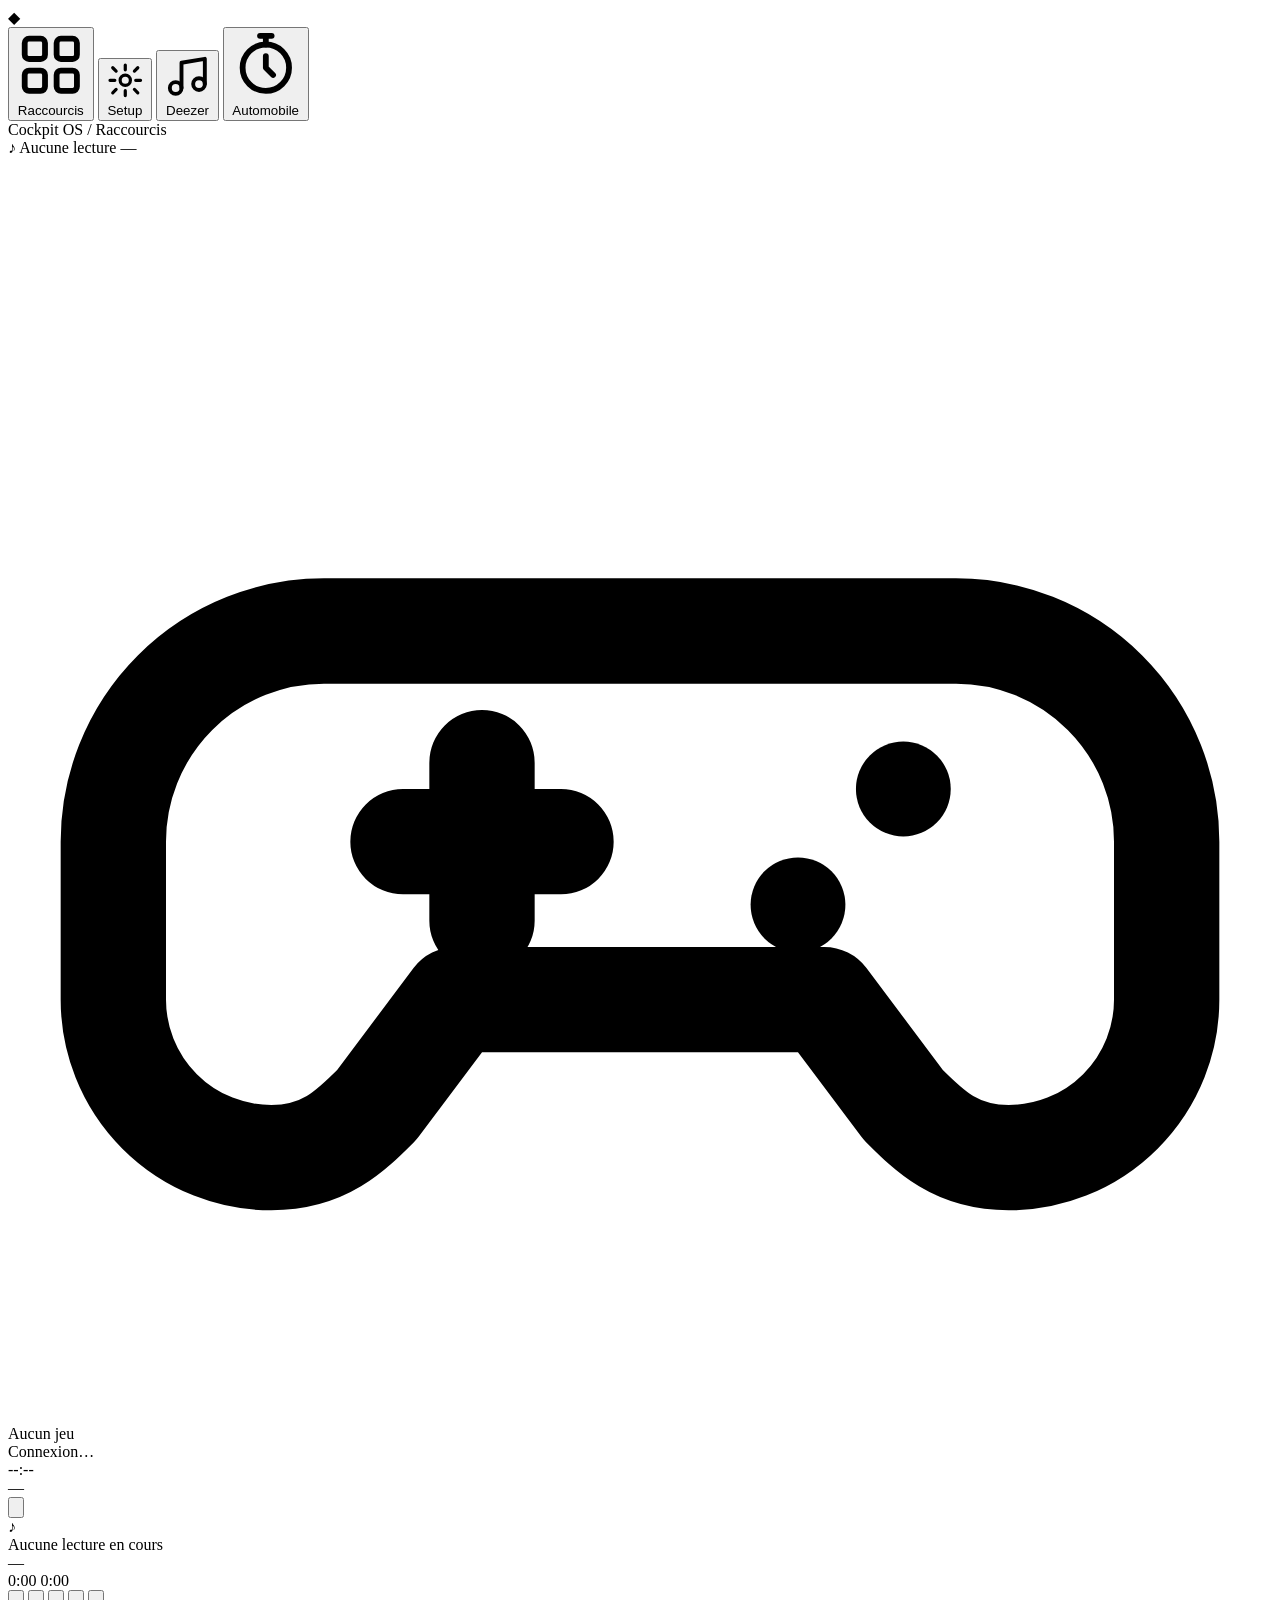
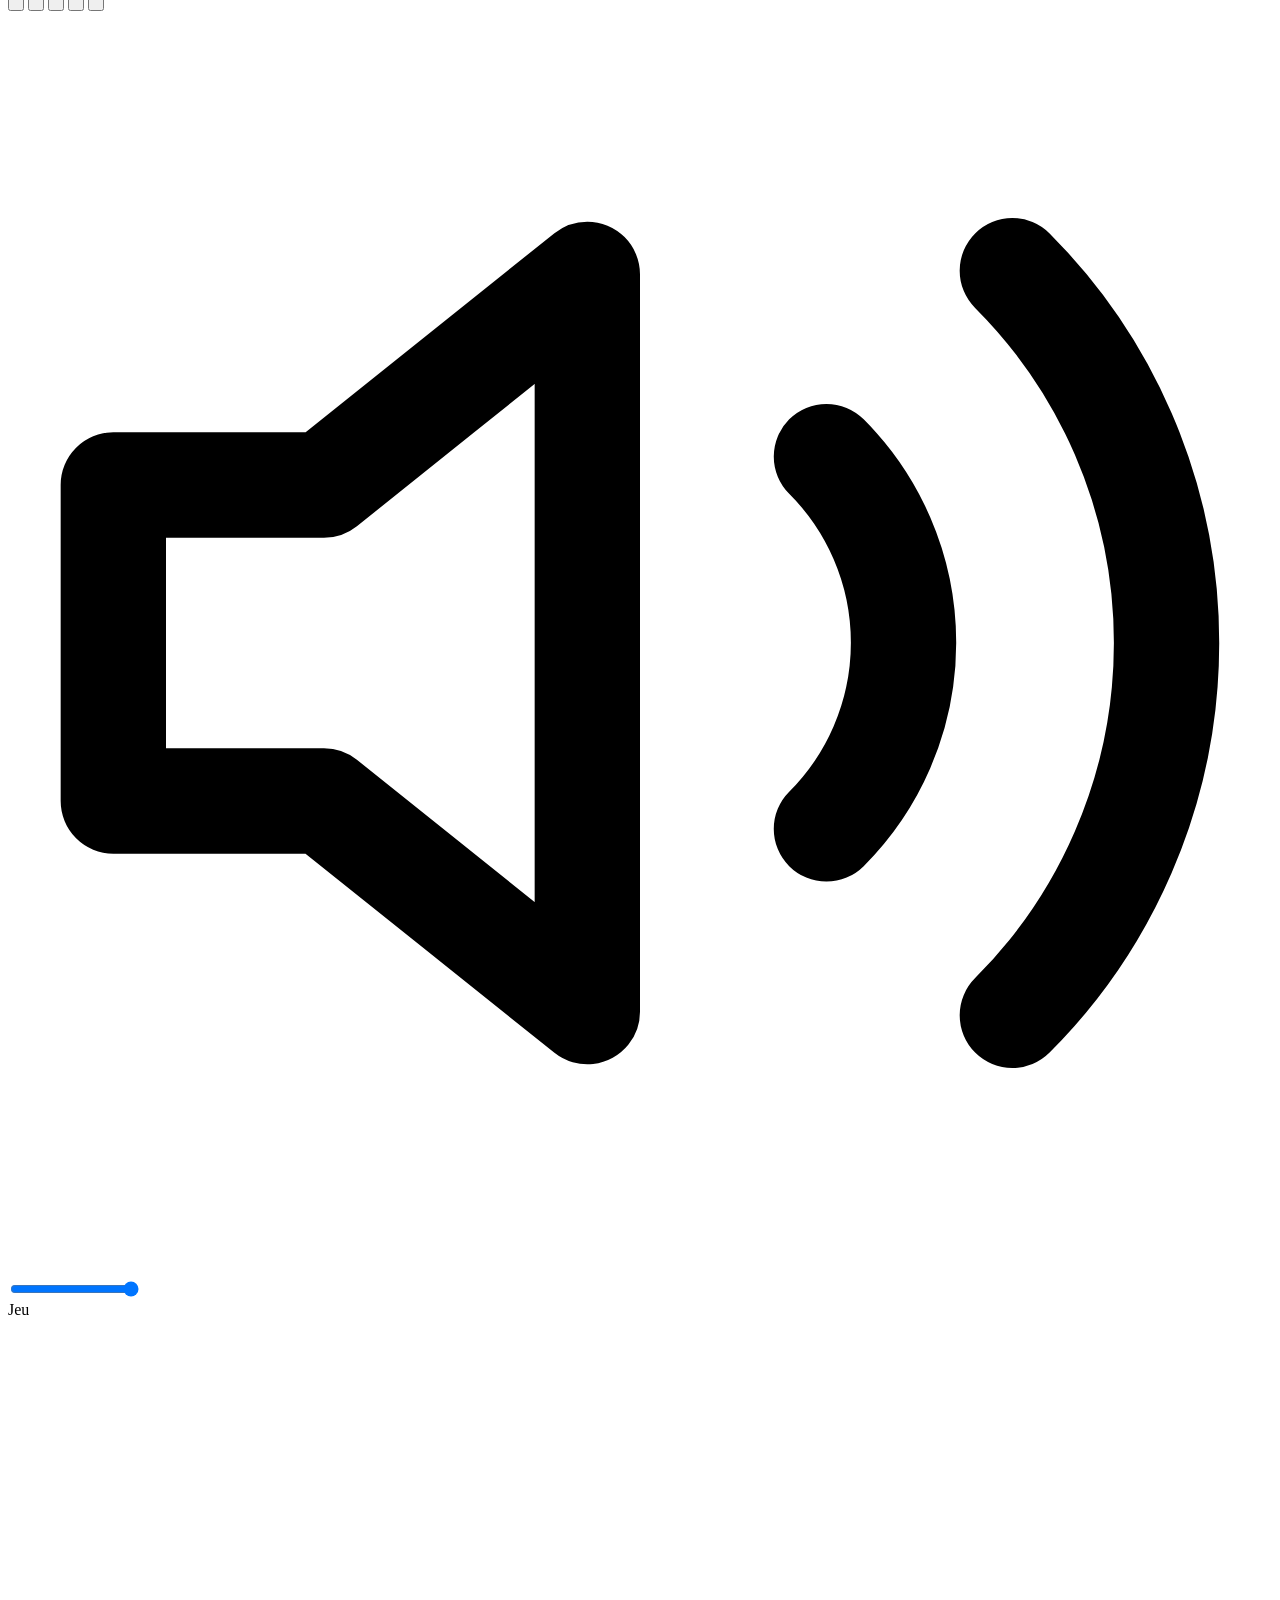
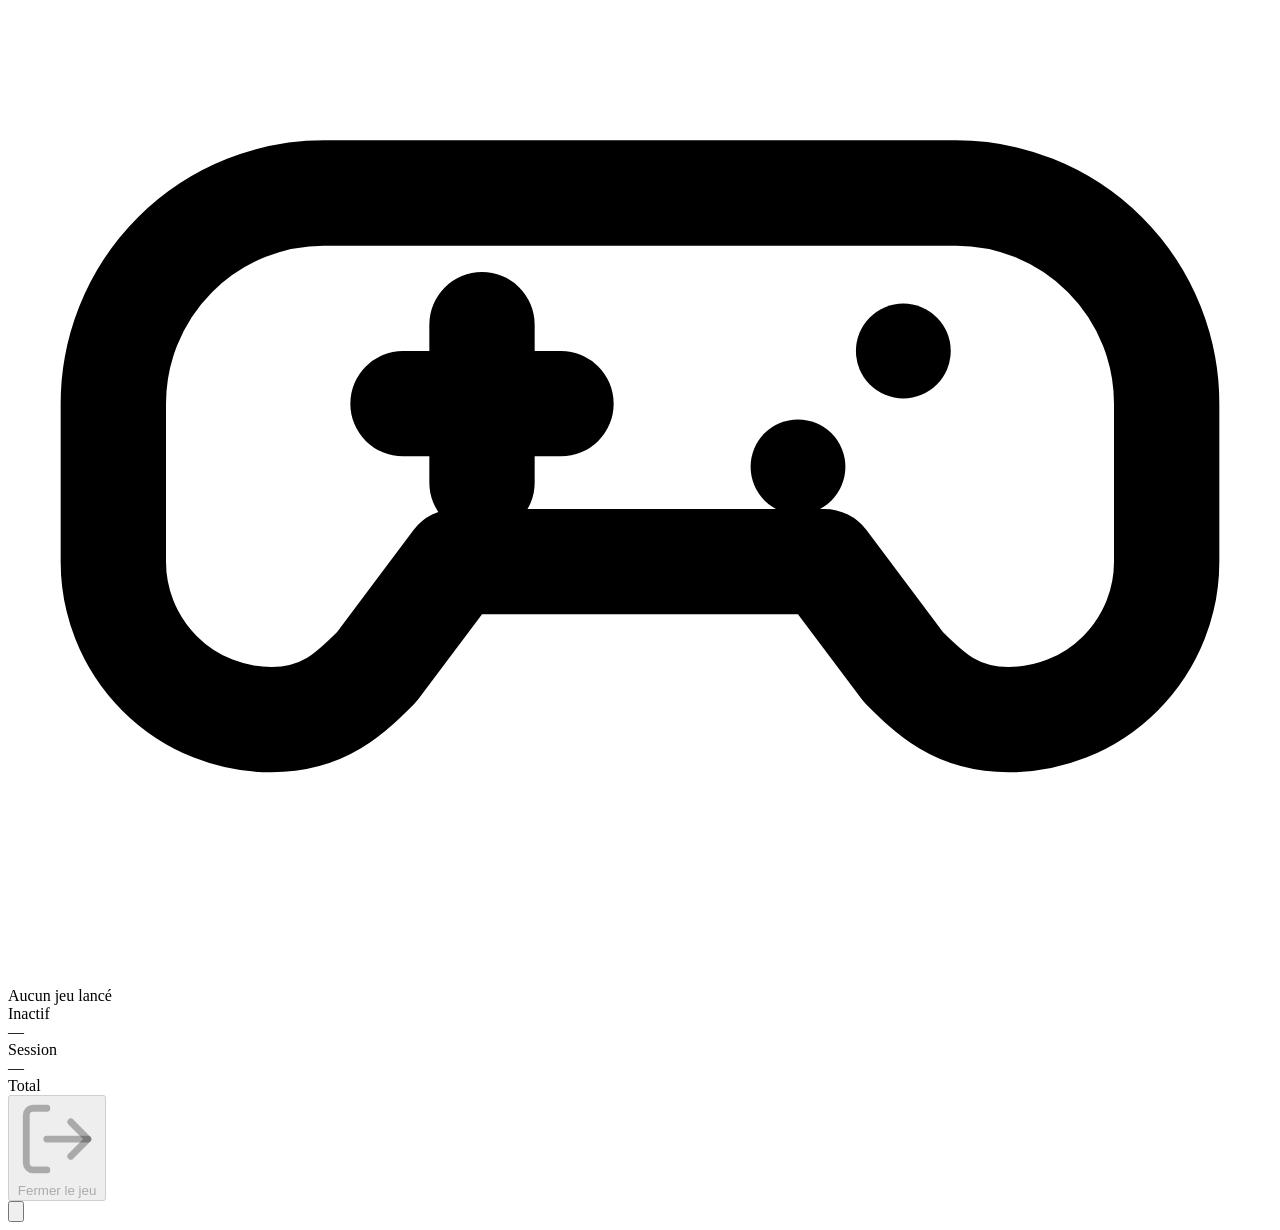
==== commit 45effa0c: "Add Setup tab (system supervision panel), replacing the old Medias tab - Systeme panel: CPU/RAM/disk" ====
--- a/web/index.html
+++ b/web/index.html
@@ -8,7 +8,7 @@
   <link rel="stylesheet" href="/css/design-tokens.css?v=__APP_VERSION__" />
   <link rel="stylesheet" href="/css/style.css?v=__APP_VERSION__" />
   <link rel="stylesheet" href="/css/shortcuts.css?v=__APP_VERSION__" />
-  <link rel="stylesheet" href="/css/media.css?v=__APP_VERSION__" />
+  <link rel="stylesheet" href="/css/setup.css?v=__APP_VERSION__" />
   <link rel="stylesheet" href="/css/deezer.css?v=__APP_VERSION__" />
   <link rel="stylesheet" href="/css/dashboard.css?v=__APP_VERSION__" />
   <link rel="stylesheet" href="/css/endurance.css?v=__APP_VERSION__" />
@@ -50,13 +50,12 @@
         </svg>
         <span class="tab-nav__label">Raccourcis</span>
       </button>
-      <button class="tab-nav__btn" data-tab="media">
+      <button class="tab-nav__btn" data-tab="setup">
         <svg viewBox="0 0 24 24" fill="none" stroke="currentColor" stroke-width="2" stroke-linecap="round" stroke-linejoin="round">
-          <polygon points="11 5 6 9 2 9 2 15 6 15 11 19 11 5"/>
-          <path d="M15.54 8.46a5 5 0 0 1 0 7.07"/>
-          <path d="M19.07 4.93a10 10 0 0 1 0 14.14"/>
+          <circle cx="12" cy="12" r="3.2"/>
+          <path d="M12 2.5v3M12 18.5v3M4.2 4.2l2.1 2.1M17.7 17.7l2.1 2.1M2.5 12h3M18.5 12h3M4.2 19.8l2.1-2.1M17.7 6.3l2.1-2.1"/>
         </svg>
-        <span class="tab-nav__label">Médias</span>
+        <span class="tab-nav__label">Setup</span>
       </button>
       <button class="tab-nav__btn" data-tab="deezer">
         <svg viewBox="0 0 24 24" fill="none" stroke="currentColor" stroke-width="2" stroke-linecap="round" stroke-linejoin="round">
@@ -154,9 +153,9 @@
                (étape 3) — .is-fading basculée par UI.updateHeaderNotch,
                même mécanisme que .notch__text sur la notch fermée. -->
           <div class="notch-menu__music-info" id="notchmenu-music-info">
-            <div class="notch-menu__cover" id="notchmenu-cover-placeholder">
+            <div class="notch-menu__cover" id="notchmenu-cover-box">
               <img class="notch-menu__cover-img" id="notchmenu-cover" alt="" style="display:none;" onerror="this.style.display='none'" />
-              <span class="notch-menu__cover-note">♪</span>
+              <span class="notch-menu__cover-note" id="notchmenu-cover-placeholder">♪</span>
             </div>
             <div class="notch-menu__title" id="notchmenu-title">Aucune lecture en cours</div>
             <div class="notch-menu__artist" id="notchmenu-artist">—</div>
@@ -234,9 +233,9 @@
           <!-- Chargé depuis /tabs/shortcuts.html -->
         </section>
 
-        <!-- Onglet Lecteur Media -->
-        <section id="tab-media" class="tab-panel">
-          <!-- Chargé depuis /tabs/media.html -->
+        <!-- Onglet Setup (supervision système) -->
+        <section id="tab-setup" class="tab-panel">
+          <!-- Chargé depuis /tabs/setup.html -->
         </section>
 
         <!-- Onglet Deezer -->
@@ -311,6 +310,8 @@
   <script src="/js/app-ui-core.js?v=__APP_VERSION__"></script>
   <script src="/js/app-ui-deezer.js?v=__APP_VERSION__"></script>
   <script src="/js/app-ui-audio.js?v=__APP_VERSION__"></script>
+  <script src="/js/app-ui-system.js?v=__APP_VERSION__"></script>
+  <script src="/js/app-ui-network.js?v=__APP_VERSION__"></script>
   <script src="/js/notch-menu.js?v=__APP_VERSION__"></script>
   <script src="/js/app.js?v=__APP_VERSION__"></script>
 </body>
